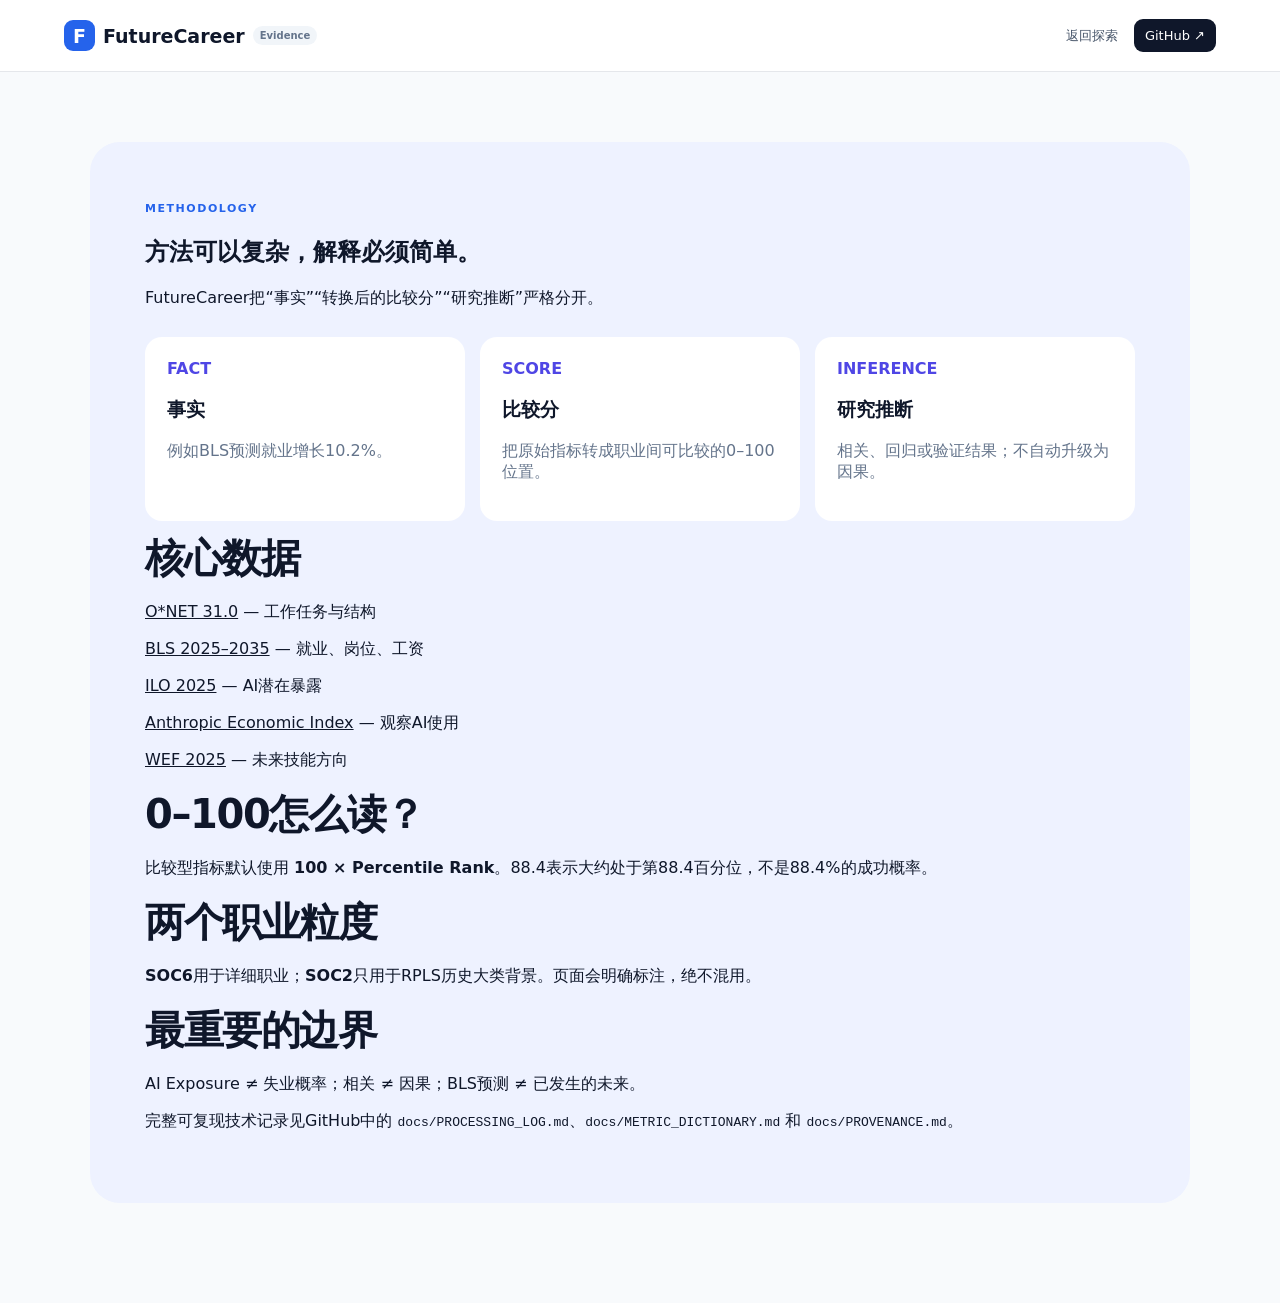
==== web/methodology.html @ df9873fa "Release FutureCareer Evidence v0.7.0 beta" ====
<!doctype html><html lang="zh-CN"><head><meta charset="utf-8"><meta name="viewport" content="width=device-width,initial-scale=1"><title>方法 · FutureCareer Evidence</title><link rel="stylesheet" href="style.css"></head>
<body><header><a class="logo" href="index.html"><span class="mark">F</span><span>FutureCareer</span><small>Evidence</small></a><nav><a href="index.html">返回探索</a><a class="github" href="https://github.com/zlznzyq/futurecareer-evidence">GitHub ↗</a></nav></header>
<main><section class="how" style="margin-top:70px"><span class="kicker">METHODOLOGY</span><h1>方法可以复杂，解释必须简单。</h1><p>FutureCareer把“事实”“转换后的比较分”“研究推断”严格分开。</p>
<div class="steps"><div><b>FACT</b><h3>事实</h3><p>例如BLS预测就业增长10.2%。</p></div><div><b>SCORE</b><h3>比较分</h3><p>把原始指标转成职业间可比较的0–100位置。</p></div><div><b>INFERENCE</b><h3>研究推断</h3><p>相关、回归或验证结果；不自动升级为因果。</p></div></div>
<h2>核心数据</h2><p><a href="https://www.onetcenter.org/database.html">O*NET 31.0</a> — 工作任务与结构</p><p><a href="https://www.bls.gov/emp/">BLS 2025–2035</a> — 就业、岗位、工资</p><p><a href="https://www.ilo.org/publications/generative-ai-and-jobs-refined-global-index-occupational-exposure">ILO 2025</a> — AI潜在暴露</p><p><a href="https://www.anthropic.com/economic-index">Anthropic Economic Index</a> — 观察AI使用</p><p><a href="https://www.weforum.org/publications/the-future-of-jobs-report-2025/">WEF 2025</a> — 未来技能方向</p>
<h2>0–100怎么读？</h2><p>比较型指标默认使用 <b>100 × Percentile Rank</b>。88.4表示大约处于第88.4百分位，不是88.4%的成功概率。</p>
<h2>两个职业粒度</h2><p><b>SOC6</b>用于详细职业；<b>SOC2</b>只用于RPLS历史大类背景。页面会明确标注，绝不混用。</p>
<h2>最重要的边界</h2><p>AI Exposure ≠ 失业概率；相关 ≠ 因果；BLS预测 ≠ 已发生的未来。</p>
<p>完整可复现技术记录见GitHub中的 <code>docs/PROCESSING_LOG.md</code>、<code>docs/METRIC_DICTIONARY.md</code> 和 <code>docs/PROVENANCE.md</code>。</p></section></main></body></html>
---- web/style.css ----
*{box-sizing:border-box}html{scroll-behavior:smooth}body{margin:0;background:#f8fafc;color:#0f172a;font-family:Inter,ui-sans-serif,system-ui,-apple-system,"Segoe UI",sans-serif}a{color:inherit}header{height:72px;padding:0 max(24px,5vw);display:flex;align-items:center;justify-content:space-between;background:rgba(255,255,255,.9);backdrop-filter:blur(18px);border-bottom:1px solid #e5e7eb;position:sticky;top:0;z-index:30}.logo{display:flex;align-items:center;gap:8px;text-decoration:none;font-weight:850;font-size:19px}.mark{display:grid;place-items:center;width:31px;height:31px;background:#2563eb;color:white;border-radius:9px}.logo small{font-size:10px;color:#64748b;padding:4px 7px;background:#f1f5f9;border-radius:999px}nav{display:flex;gap:5px;align-items:center}nav a{text-decoration:none;font-size:13px;color:#475569;padding:9px 11px;border-radius:9px}nav a:hover{background:#f1f5f9}.github{background:#0f172a!important;color:#fff!important}.hero{max-width:1200px;margin:auto;min-height:610px;padding:100px 28px 70px;display:grid;grid-template-columns:1.35fr .65fr;gap:72px;align-items:center}.kicker,.sectionIntro>span{font-size:11px;letter-spacing:.14em;font-weight:800;color:#2563eb}.hero h1{font-size:62px;line-height:1.04;letter-spacing:-.05em;margin:14px 0 22px}.hero h1 em{font-style:normal;background:linear-gradient(90deg,#2563eb,#7c3aed,#ea580c);-webkit-background-clip:text;color:transparent}.heroCopy>p{font-size:18px;line-height:1.75;color:#64748b;max-width:730px}.searchBox{position:relative;display:flex;align-items:center;gap:10px;margin-top:30px;background:#fff;border:1px solid #cbd5e1;border-radius:16px;padding:0 15px;box-shadow:0 16px 45px rgba(15,23,42,.08)}#search{border:0;outline:0;width:100%;padding:18px 0;font-size:16px;background:transparent}kbd{font-size:11px;background:#f1f5f9;border:1px solid #e2e8f0;padding:3px 7px;border-radius:6px;color:#64748b}#suggestions{position:absolute;left:0;right:0;top:64px;background:white;border-radius:14px;box-shadow:0 18px 50px rgba(15,23,42,.13);overflow:hidden;z-index:15}.suggestion{padding:13px 18px;border-top:1px solid #f1f5f9;cursor:pointer}.suggestion:hover{background:#f8fafc}.trustRow{display:flex;gap:28px;margin-top:25px;color:#64748b;font-size:12px}.trustRow b{color:#0f172a;font-size:16px}.heroPanel{background:#0f172a;color:#fff;padding:30px;border-radius:26px;box-shadow:0 30px 80px rgba(15,23,42,.2)}.panelTop{display:flex;justify-content:space-between;color:#94a3b8;font-size:11px}.heroEquation{display:grid;grid-template-columns:1fr auto 1fr;gap:14px;align-items:center;text-align:center;margin:42px 0}.heroEquation span{font-weight:750}.heroEquation strong{font-size:38px;color:#fbbf24}.heroPanel p{color:#cbd5e1;line-height:1.65;font-size:14px}.heroPanel a{color:#93c5fd;text-decoration:none;font-size:13px}.container{max-width:1160px;margin:0 auto 70px;padding:38px 28px}.careerhead{display:flex;justify-content:space-between;gap:22px}.careerhead h2{font-size:38px;letter-spacing:-.035em;margin:0}.zhTitle{display:block;font-size:15px;color:#64748b;margin-top:5px}.sub{color:#64748b;font-size:13px}.cei{background:#fff;border:1px solid #e2e8f0;border-radius:20px;padding:19px 23px;min-width:220px}.cei .num{font-size:42px;font-weight:850}.notice{margin:20px 0;padding:13px 16px;border-radius:12px;background:#fffbeb;border:1px solid #fde68a;font-size:13px}.plainSummary{background:#eff6ff;border:1px solid #bfdbfe;border-radius:18px;padding:20px;margin:18px 0}.plainSummary b{color:#1d4ed8}.grid{display:grid;grid-template-columns:repeat(3,1fr);gap:14px}.card{background:#fff;border:1px solid #e2e8f0;border-radius:18px;padding:19px}.card h3{font-size:13px;color:#64748b;margin:0 0 7px}.score{font-size:31px;font-weight:820}.scaleText{font-size:11px;color:#94a3b8;margin-top:3px}.bar{height:7px;background:#eef2f7;border-radius:99px;margin:12px 0}.bar i{display:block;height:100%;border-radius:99px;background:linear-gradient(90deg,#2563eb,#7c3aed)}.why{font-size:12px;color:#2563eb;font-weight:700;cursor:pointer}.sectiontitle{margin:32px 0 13px}.human{display:grid;grid-template-columns:repeat(5,1fr);gap:10px}.evidence{display:grid;grid-template-columns:repeat(4,1fr);gap:10px}.evidence .score{font-size:21px}.compareAdd{border:0;background:#0f172a;color:#fff;border-radius:10px;padding:10px 13px;margin-top:12px}.research{max-width:1160px;margin:70px auto;padding:60px 28px}.sectionIntro h2,.how h2{font-size:40px;letter-spacing:-.035em;margin:10px 0}.sectionIntro p{color:#64748b}.researchGrid{display:grid;grid-template-columns:repeat(3,1fr);gap:15px;margin-top:30px}.researchGrid article{background:#fff;border:1px solid #e2e8f0;border-radius:22px;padding:27px}.big{font-size:39px;font-weight:850;color:#2563eb}.researchGrid p{color:#64748b;line-height:1.6}.researchGrid small{color:#94a3b8}.how{max-width:1100px;margin:40px auto 100px;padding:55px;background:#eef2ff;border-radius:30px}.steps{display:grid;grid-template-columns:repeat(3,1fr);gap:15px;margin-top:28px}.steps div{background:#fff;padding:22px;border-radius:17px}.steps b{color:#4f46e5}.steps p{color:#64748b}.hidden{display:none!important}.modal{position:fixed;inset:0;background:rgba(15,23,42,.62);display:flex;align-items:center;justify-content:center;padding:20px;z-index:50}.modalbox{background:#fff;border-radius:20px;padding:28px;max-width:700px;width:100%;max-height:82vh;overflow:auto}.modalbox>button{float:right;border:0;border-radius:50%;width:34px;height:34px}.comparetable{width:100%;border-collapse:collapse;background:#fff}.comparetable th,.comparetable td{padding:13px;border-bottom:1px solid #e2e8f0;text-align:right}.comparetable th:first-child,.comparetable td:first-child{text-align:left}footer{padding:38px max(28px,5vw);border-top:1px solid #e2e8f0;display:flex;justify-content:space-between;color:#64748b}footer p{margin:4px 0;font-size:12px}footer a{margin-left:18px;text-decoration:none;font-size:13px}@media(max-width:850px){nav a:not(.github){display:none}.hero{grid-template-columns:1fr;padding-top:58px}.hero h1{font-size:43px}.heroPanel{display:none}.trustRow{gap:14px;flex-wrap:wrap}.grid{grid-template-columns:1fr 1fr}.human{grid-template-columns:1fr 1fr}.evidence{grid-template-columns:1fr 1fr}.researchGrid,.steps{grid-template-columns:1fr}.careerhead{display:block}.cei{margin-top:18px}.how{margin:20px;border-radius:22px}.sectionIntro h2,.how h2{font-size:32px}}
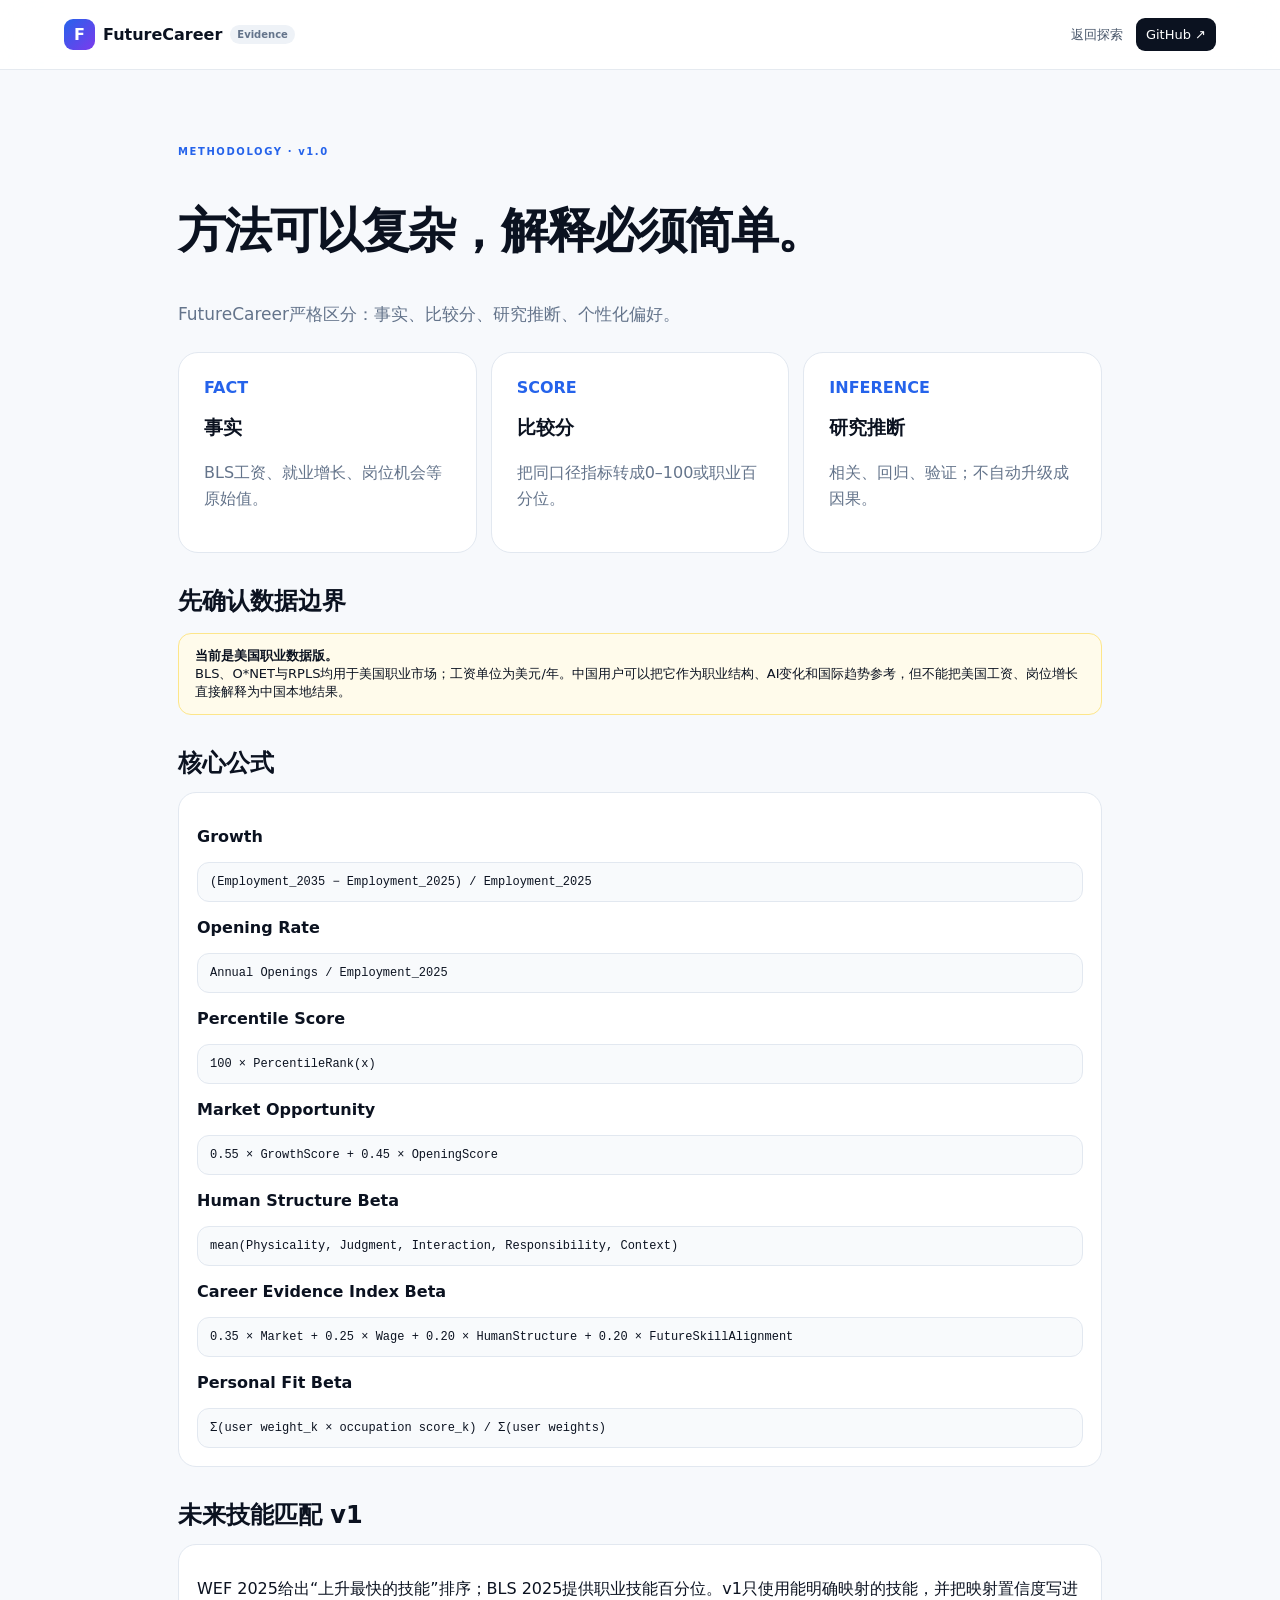
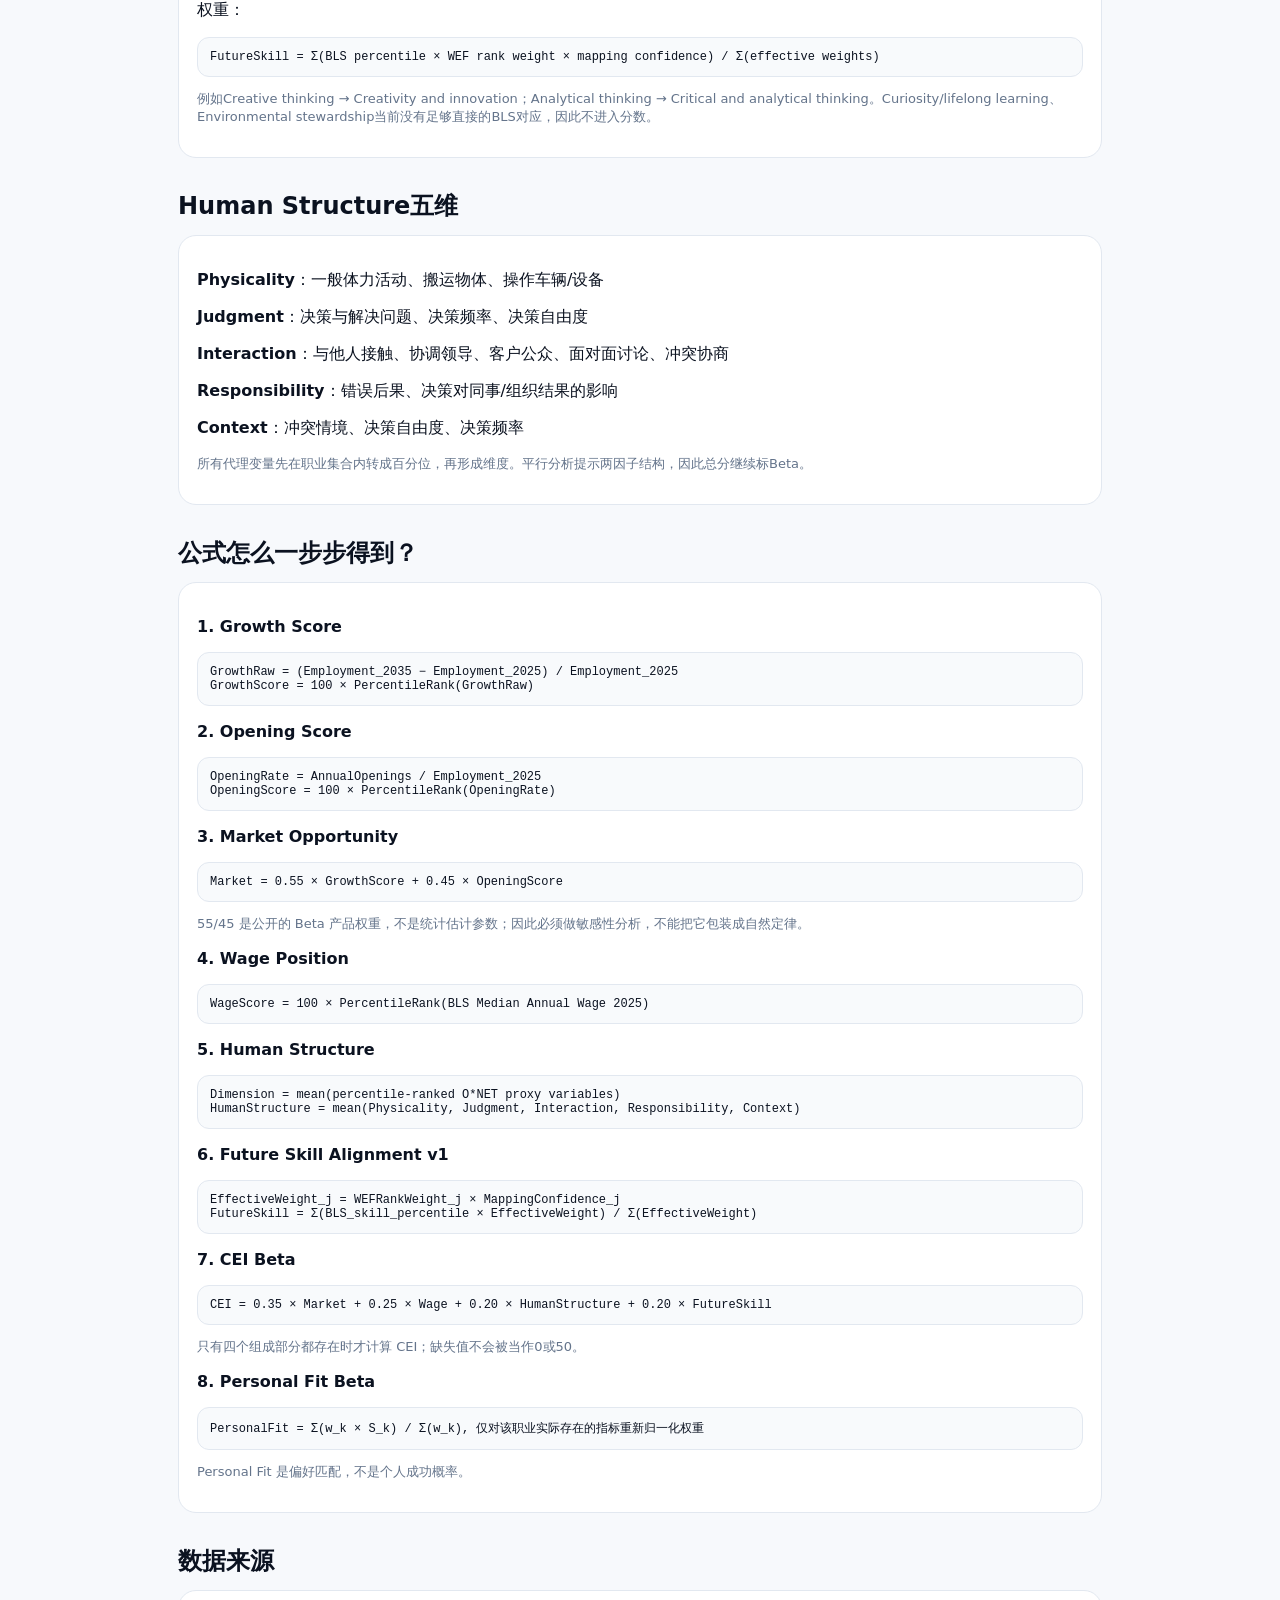
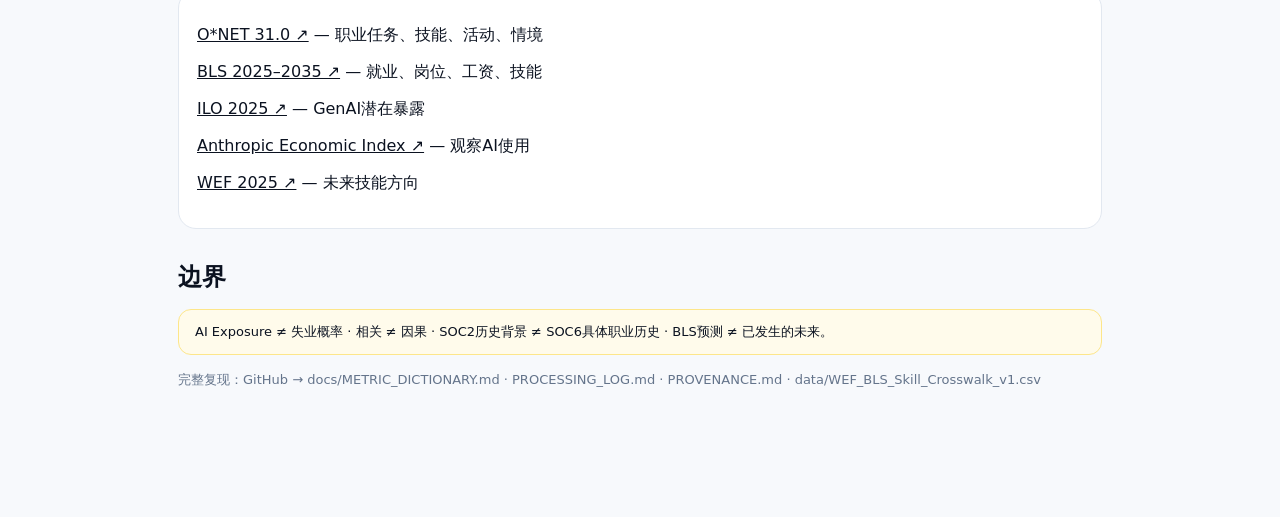
==== commit 315333a3: "Release FutureCareer Evidence v1.0.0 beta" ====
--- a/web/methodology.html
+++ b/web/methodology.html
@@ -1,9 +1,19 @@
-<!doctype html><html lang="zh-CN"><head><meta charset="utf-8"><meta name="viewport" content="width=device-width,initial-scale=1"><title>方法 · FutureCareer Evidence</title><link rel="stylesheet" href="style.css"></head>
-<body><header><a class="logo" href="index.html"><span class="mark">F</span><span>FutureCareer</span><small>Evidence</small></a><nav><a href="index.html">返回探索</a><a class="github" href="https://github.com/zlznzyq/futurecareer-evidence">GitHub ↗</a></nav></header>
-<main><section class="how" style="margin-top:70px"><span class="kicker">METHODOLOGY</span><h1>方法可以复杂，解释必须简单。</h1><p>FutureCareer把“事实”“转换后的比较分”“研究推断”严格分开。</p>
-<div class="steps"><div><b>FACT</b><h3>事实</h3><p>例如BLS预测就业增长10.2%。</p></div><div><b>SCORE</b><h3>比较分</h3><p>把原始指标转成职业间可比较的0–100位置。</p></div><div><b>INFERENCE</b><h3>研究推断</h3><p>相关、回归或验证结果；不自动升级为因果。</p></div></div>
-<h2>核心数据</h2><p><a href="https://www.onetcenter.org/database.html">O*NET 31.0</a> — 工作任务与结构</p><p><a href="https://www.bls.gov/emp/">BLS 2025–2035</a> — 就业、岗位、工资</p><p><a href="https://www.ilo.org/publications/generative-ai-and-jobs-refined-global-index-occupational-exposure">ILO 2025</a> — AI潜在暴露</p><p><a href="https://www.anthropic.com/economic-index">Anthropic Economic Index</a> — 观察AI使用</p><p><a href="https://www.weforum.org/publications/the-future-of-jobs-report-2025/">WEF 2025</a> — 未来技能方向</p>
-<h2>0–100怎么读？</h2><p>比较型指标默认使用 <b>100 × Percentile Rank</b>。88.4表示大约处于第88.4百分位，不是88.4%的成功概率。</p>
-<h2>两个职业粒度</h2><p><b>SOC6</b>用于详细职业；<b>SOC2</b>只用于RPLS历史大类背景。页面会明确标注，绝不混用。</p>
-<h2>最重要的边界</h2><p>AI Exposure ≠ 失业概率；相关 ≠ 因果；BLS预测 ≠ 已发生的未来。</p>
-<p>完整可复现技术记录见GitHub中的 <code>docs/PROCESSING_LOG.md</code>、<code>docs/METRIC_DICTIONARY.md</code> 和 <code>docs/PROVENANCE.md</code>。</p></section></main></body></html>+<!doctype html><html lang="zh-CN"><head><meta charset="utf-8"><meta name="viewport" content="width=device-width,initial-scale=1"><title>方法 · FutureCareer Evidence</title><link rel="stylesheet" href="style.css"></head><body>
+<header><a class="logo" href="index.html"><span class="mark">F</span><span>FutureCareer</span><small>Evidence</small></a><nav><a href="index.html">返回探索</a><a class="github" href="https://github.com/zlznzyq/futurecareer-evidence">GitHub ↗</a></nav></header>
+<main><section class="container" style="max-width:980px;padding-top:70px"><span class="eyebrow">METHODOLOGY · v1.0</span><h1 style="font-size:48px;letter-spacing:-.04em">方法可以复杂，解释必须简单。</h1><p class="sub" style="font-size:17px">FutureCareer严格区分：事实、比较分、研究推断、个性化偏好。</p>
+<div class="valueGrid"><article><b>FACT</b><h3>事实</h3><p>BLS工资、就业增长、岗位机会等原始值。</p></article><article><b>SCORE</b><h3>比较分</h3><p>把同口径指标转成0–100或职业百分位。</p></article><article><b>INFERENCE</b><h3>研究推断</h3><p>相关、回归、验证；不自动升级成因果。</p></article></div>
+<h2 class="sectionTitle" id="scope">先确认数据边界</h2><div class="notice"><b>当前是美国职业数据版。</b><br>BLS、O*NET与RPLS均用于美国职业市场；工资单位为美元/年。中国用户可以把它作为职业结构、AI变化和国际趋势参考，但不能把美国工资、岗位增长直接解释为中国本地结果。</div><h2 class="sectionTitle">核心公式</h2><div class="card"><p><b>Growth</b></p><div class="formula">(Employment_2035 − Employment_2025) / Employment_2025</div><p><b>Opening Rate</b></p><div class="formula">Annual Openings / Employment_2025</div><p><b>Percentile Score</b></p><div class="formula">100 × PercentileRank(x)</div><p><b>Market Opportunity</b></p><div class="formula">0.55 × GrowthScore + 0.45 × OpeningScore</div><p><b>Human Structure Beta</b></p><div class="formula">mean(Physicality, Judgment, Interaction, Responsibility, Context)</div><p><b>Career Evidence Index Beta</b></p><div class="formula">0.35 × Market + 0.25 × Wage + 0.20 × HumanStructure + 0.20 × FutureSkillAlignment</div><p><b>Personal Fit Beta</b></p><div class="formula">Σ(user weight_k × occupation score_k) / Σ(user weights)</div></div>
+<h2 class="sectionTitle">未来技能匹配 v1</h2><div class="card"><p>WEF 2025给出“上升最快的技能”排序；BLS 2025提供职业技能百分位。v1只使用能明确映射的技能，并把映射置信度写进权重：</p><div class="formula">FutureSkill = Σ(BLS percentile × WEF rank weight × mapping confidence) / Σ(effective weights)</div><p class="sub">例如Creative thinking → Creativity and innovation；Analytical thinking → Critical and analytical thinking。Curiosity/lifelong learning、Environmental stewardship当前没有足够直接的BLS对应，因此不进入分数。</p></div>
+<h2 class="sectionTitle">Human Structure五维</h2><div class="card"><p><b>Physicality</b>：一般体力活动、搬运物体、操作车辆/设备</p><p><b>Judgment</b>：决策与解决问题、决策频率、决策自由度</p><p><b>Interaction</b>：与他人接触、协调领导、客户公众、面对面讨论、冲突协商</p><p><b>Responsibility</b>：错误后果、决策对同事/组织结果的影响</p><p><b>Context</b>：冲突情境、决策自由度、决策频率</p><p class="sub">所有代理变量先在职业集合内转成百分位，再形成维度。平行分析提示两因子结构，因此总分继续标Beta。</p></div>
+<h2 class="sectionTitle">公式怎么一步步得到？</h2><div class="card">
+<p><b>1. Growth Score</b></p><div class="formula">GrowthRaw = (Employment_2035 − Employment_2025) / Employment_2025<br>GrowthScore = 100 × PercentileRank(GrowthRaw)</div>
+<p><b>2. Opening Score</b></p><div class="formula">OpeningRate = AnnualOpenings / Employment_2025<br>OpeningScore = 100 × PercentileRank(OpeningRate)</div>
+<p><b>3. Market Opportunity</b></p><div class="formula">Market = 0.55 × GrowthScore + 0.45 × OpeningScore</div><p class="sub">55/45 是公开的 Beta 产品权重，不是统计估计参数；因此必须做敏感性分析，不能把它包装成自然定律。</p>
+<p><b>4. Wage Position</b></p><div class="formula">WageScore = 100 × PercentileRank(BLS Median Annual Wage 2025)</div>
+<p><b>5. Human Structure</b></p><div class="formula">Dimension = mean(percentile-ranked O*NET proxy variables)<br>HumanStructure = mean(Physicality, Judgment, Interaction, Responsibility, Context)</div>
+<p><b>6. Future Skill Alignment v1</b></p><div class="formula">EffectiveWeight_j = WEFRankWeight_j × MappingConfidence_j<br>FutureSkill = Σ(BLS_skill_percentile × EffectiveWeight) / Σ(EffectiveWeight)</div>
+<p><b>7. CEI Beta</b></p><div class="formula">CEI = 0.35 × Market + 0.25 × Wage + 0.20 × HumanStructure + 0.20 × FutureSkill</div><p class="sub">只有四个组成部分都存在时才计算 CEI；缺失值不会被当作0或50。</p>
+<p><b>8. Personal Fit Beta</b></p><div class="formula">PersonalFit = Σ(w_k × S_k) / Σ(w_k), 仅对该职业实际存在的指标重新归一化权重</div><p class="sub">Personal Fit 是偏好匹配，不是个人成功概率。</p>
+</div><h2 class="sectionTitle">数据来源</h2><div class="card"><p><a href="https://www.onetcenter.org/database.html">O*NET 31.0 ↗</a> — 职业任务、技能、活动、情境</p><p><a href="https://www.bls.gov/emp/">BLS 2025–2035 ↗</a> — 就业、岗位、工资、技能</p><p><a href="https://www.ilo.org/publications/generative-ai-and-jobs-refined-global-index-occupational-exposure">ILO 2025 ↗</a> — GenAI潜在暴露</p><p><a href="https://www.anthropic.com/economic-index">Anthropic Economic Index ↗</a> — 观察AI使用</p><p><a href="https://www.weforum.org/publications/the-future-of-jobs-report-2025/">WEF 2025 ↗</a> — 未来技能方向</p></div>
+<h2 class="sectionTitle">边界</h2><div class="notice">AI Exposure ≠ 失业概率 · 相关 ≠ 因果 · SOC2历史背景 ≠ SOC6具体职业历史 · BLS预测 ≠ 已发生的未来。</div>
+<p class="sub">完整复现：GitHub → docs/METRIC_DICTIONARY.md · PROCESSING_LOG.md · PROVENANCE.md · data/WEF_BLS_Skill_Crosswalk_v1.csv</p></section></main></body></html>
--- a/web/style.css
+++ b/web/style.css
@@ -1 +1,3 @@
-*{box-sizing:border-box}html{scroll-behavior:smooth}body{margin:0;background:#f8fafc;color:#0f172a;font-family:Inter,ui-sans-serif,system-ui,-apple-system,"Segoe UI",sans-serif}a{color:inherit}header{height:72px;padding:0 max(24px,5vw);display:flex;align-items:center;justify-content:space-between;background:rgba(255,255,255,.9);backdrop-filter:blur(18px);border-bottom:1px solid #e5e7eb;position:sticky;top:0;z-index:30}.logo{display:flex;align-items:center;gap:8px;text-decoration:none;font-weight:850;font-size:19px}.mark{display:grid;place-items:center;width:31px;height:31px;background:#2563eb;color:white;border-radius:9px}.logo small{font-size:10px;color:#64748b;padding:4px 7px;background:#f1f5f9;border-radius:999px}nav{display:flex;gap:5px;align-items:center}nav a{text-decoration:none;font-size:13px;color:#475569;padding:9px 11px;border-radius:9px}nav a:hover{background:#f1f5f9}.github{background:#0f172a!important;color:#fff!important}.hero{max-width:1200px;margin:auto;min-height:610px;padding:100px 28px 70px;display:grid;grid-template-columns:1.35fr .65fr;gap:72px;align-items:center}.kicker,.sectionIntro>span{font-size:11px;letter-spacing:.14em;font-weight:800;color:#2563eb}.hero h1{font-size:62px;line-height:1.04;letter-spacing:-.05em;margin:14px 0 22px}.hero h1 em{font-style:normal;background:linear-gradient(90deg,#2563eb,#7c3aed,#ea580c);-webkit-background-clip:text;color:transparent}.heroCopy>p{font-size:18px;line-height:1.75;color:#64748b;max-width:730px}.searchBox{position:relative;display:flex;align-items:center;gap:10px;margin-top:30px;background:#fff;border:1px solid #cbd5e1;border-radius:16px;padding:0 15px;box-shadow:0 16px 45px rgba(15,23,42,.08)}#search{border:0;outline:0;width:100%;padding:18px 0;font-size:16px;background:transparent}kbd{font-size:11px;background:#f1f5f9;border:1px solid #e2e8f0;padding:3px 7px;border-radius:6px;color:#64748b}#suggestions{position:absolute;left:0;right:0;top:64px;background:white;border-radius:14px;box-shadow:0 18px 50px rgba(15,23,42,.13);overflow:hidden;z-index:15}.suggestion{padding:13px 18px;border-top:1px solid #f1f5f9;cursor:pointer}.suggestion:hover{background:#f8fafc}.trustRow{display:flex;gap:28px;margin-top:25px;color:#64748b;font-size:12px}.trustRow b{color:#0f172a;font-size:16px}.heroPanel{background:#0f172a;color:#fff;padding:30px;border-radius:26px;box-shadow:0 30px 80px rgba(15,23,42,.2)}.panelTop{display:flex;justify-content:space-between;color:#94a3b8;font-size:11px}.heroEquation{display:grid;grid-template-columns:1fr auto 1fr;gap:14px;align-items:center;text-align:center;margin:42px 0}.heroEquation span{font-weight:750}.heroEquation strong{font-size:38px;color:#fbbf24}.heroPanel p{color:#cbd5e1;line-height:1.65;font-size:14px}.heroPanel a{color:#93c5fd;text-decoration:none;font-size:13px}.container{max-width:1160px;margin:0 auto 70px;padding:38px 28px}.careerhead{display:flex;justify-content:space-between;gap:22px}.careerhead h2{font-size:38px;letter-spacing:-.035em;margin:0}.zhTitle{display:block;font-size:15px;color:#64748b;margin-top:5px}.sub{color:#64748b;font-size:13px}.cei{background:#fff;border:1px solid #e2e8f0;border-radius:20px;padding:19px 23px;min-width:220px}.cei .num{font-size:42px;font-weight:850}.notice{margin:20px 0;padding:13px 16px;border-radius:12px;background:#fffbeb;border:1px solid #fde68a;font-size:13px}.plainSummary{background:#eff6ff;border:1px solid #bfdbfe;border-radius:18px;padding:20px;margin:18px 0}.plainSummary b{color:#1d4ed8}.grid{display:grid;grid-template-columns:repeat(3,1fr);gap:14px}.card{background:#fff;border:1px solid #e2e8f0;border-radius:18px;padding:19px}.card h3{font-size:13px;color:#64748b;margin:0 0 7px}.score{font-size:31px;font-weight:820}.scaleText{font-size:11px;color:#94a3b8;margin-top:3px}.bar{height:7px;background:#eef2f7;border-radius:99px;margin:12px 0}.bar i{display:block;height:100%;border-radius:99px;background:linear-gradient(90deg,#2563eb,#7c3aed)}.why{font-size:12px;color:#2563eb;font-weight:700;cursor:pointer}.sectiontitle{margin:32px 0 13px}.human{display:grid;grid-template-columns:repeat(5,1fr);gap:10px}.evidence{display:grid;grid-template-columns:repeat(4,1fr);gap:10px}.evidence .score{font-size:21px}.compareAdd{border:0;background:#0f172a;color:#fff;border-radius:10px;padding:10px 13px;margin-top:12px}.research{max-width:1160px;margin:70px auto;padding:60px 28px}.sectionIntro h2,.how h2{font-size:40px;letter-spacing:-.035em;margin:10px 0}.sectionIntro p{color:#64748b}.researchGrid{display:grid;grid-template-columns:repeat(3,1fr);gap:15px;margin-top:30px}.researchGrid article{background:#fff;border:1px solid #e2e8f0;border-radius:22px;padding:27px}.big{font-size:39px;font-weight:850;color:#2563eb}.researchGrid p{color:#64748b;line-height:1.6}.researchGrid small{color:#94a3b8}.how{max-width:1100px;margin:40px auto 100px;padding:55px;background:#eef2ff;border-radius:30px}.steps{display:grid;grid-template-columns:repeat(3,1fr);gap:15px;margin-top:28px}.steps div{background:#fff;padding:22px;border-radius:17px}.steps b{color:#4f46e5}.steps p{color:#64748b}.hidden{display:none!important}.modal{position:fixed;inset:0;background:rgba(15,23,42,.62);display:flex;align-items:center;justify-content:center;padding:20px;z-index:50}.modalbox{background:#fff;border-radius:20px;padding:28px;max-width:700px;width:100%;max-height:82vh;overflow:auto}.modalbox>button{float:right;border:0;border-radius:50%;width:34px;height:34px}.comparetable{width:100%;border-collapse:collapse;background:#fff}.comparetable th,.comparetable td{padding:13px;border-bottom:1px solid #e2e8f0;text-align:right}.comparetable th:first-child,.comparetable td:first-child{text-align:left}footer{padding:38px max(28px,5vw);border-top:1px solid #e2e8f0;display:flex;justify-content:space-between;color:#64748b}footer p{margin:4px 0;font-size:12px}footer a{margin-left:18px;text-decoration:none;font-size:13px}@media(max-width:850px){nav a:not(.github){display:none}.hero{grid-template-columns:1fr;padding-top:58px}.hero h1{font-size:43px}.heroPanel{display:none}.trustRow{gap:14px;flex-wrap:wrap}.grid{grid-template-columns:1fr 1fr}.human{grid-template-columns:1fr 1fr}.evidence{grid-template-columns:1fr 1fr}.researchGrid,.steps{grid-template-columns:1fr}.careerhead{display:block}.cei{margin-top:18px}.how{margin:20px;border-radius:22px}.sectionIntro h2,.how h2{font-size:32px}}+*{box-sizing:border-box}html{scroll-behavior:smooth}body{margin:0;background:#f7f9fc;color:#0b1220;font-family:Inter,ui-sans-serif,system-ui,-apple-system,"Segoe UI","Microsoft YaHei",sans-serif}a{color:inherit}button,input{font:inherit}button{cursor:pointer}header{height:70px;padding:0 max(22px,5vw);display:flex;align-items:center;justify-content:space-between;background:rgba(255,255,255,.9);backdrop-filter:blur(18px);border-bottom:1px solid #e5eaf0;position:sticky;top:0;z-index:50}.logo{display:flex;align-items:center;gap:8px;text-decoration:none;font-weight:850}.mark{width:31px;height:31px;border-radius:9px;background:linear-gradient(135deg,#2563eb,#7c3aed);color:#fff;display:grid;place-items:center}.logo small{font-size:10px;color:#64748b;background:#eef2f7;padding:4px 7px;border-radius:99px}nav{display:flex;align-items:center;gap:3px}nav a,nav button{border:0;background:transparent;text-decoration:none;color:#475569;padding:9px 10px;border-radius:9px;font-size:13px}nav a:hover,nav button:hover{background:#eef2f7}.github{background:#0b1220!important;color:#fff!important}.hero{max-width:1200px;margin:auto;padding:88px 28px 72px;display:grid;grid-template-columns:1.35fr .65fr;gap:70px;align-items:center}.eyebrow{font-size:10px;letter-spacing:.16em;font-weight:850;color:#2563eb}.light{color:#93c5fd}.hero h1{font-size:62px;line-height:1.02;letter-spacing:-.05em;margin:14px 0 22px}.hero h1 em{font-style:normal;background:linear-gradient(90deg,#2563eb,#7c3aed,#ea580c);-webkit-background-clip:text;color:transparent}.heroCopy>p{font-size:18px;line-height:1.75;color:#64748b;max-width:760px}.search{position:relative;margin-top:28px;background:#fff;border:1px solid #cbd5e1;border-radius:16px;display:flex;align-items:center;gap:10px;padding:0 15px;box-shadow:0 16px 42px rgba(15,23,42,.08)}#search{width:100%;border:0;outline:0;padding:18px 0;background:transparent}kbd{font-size:10px;color:#64748b;border:1px solid #dbe2ea;background:#f8fafc;padding:3px 7px;border-radius:6px}#suggestions{position:absolute;top:63px;left:0;right:0;background:#fff;border-radius:14px;box-shadow:0 20px 55px rgba(15,23,42,.14);overflow:hidden;z-index:20}.suggestion{padding:13px 17px;border-top:1px solid #eef2f7;cursor:pointer}.suggestion:hover{background:#f8fafc}.heroActions{display:flex;gap:9px;margin-top:17px;flex-wrap:wrap}.heroActions button{border:1px solid #dbe2ea;background:#fff;padding:10px 14px;border-radius:10px;font-weight:750}.heroActions .primary{background:#0b1220;color:#fff;border-color:#0b1220}.proof{display:flex;gap:25px;margin-top:24px;color:#64748b;font-size:12px}.proof b{color:#0b1220;font-size:16px}.heroCard{background:#0b1220;color:#fff;padding:30px;border-radius:26px;box-shadow:0 30px 80px rgba(15,23,42,.18)}.flow{display:flex;align-items:center;justify-content:space-between;margin:34px 0;font-size:16px}.flow i{font-style:normal;color:#fbbf24}.heroCard p{color:#cbd5e1;line-height:1.65;font-size:14px}.heroCard a{color:#93c5fd;text-decoration:none;font-size:13px}.container{max-width:1160px;margin:0 auto 80px;padding:35px 28px}.careerHead{display:flex;justify-content:space-between;gap:20px;align-items:flex-start}.careerHead h2{font-size:40px;letter-spacing:-.04em;margin:0}.zhTitle{display:block;font-size:15px;color:#64748b;margin-top:5px}.sub{color:#64748b;font-size:13px}.actionRow{display:flex;gap:8px;flex-wrap:wrap;margin-top:13px}.actionRow button{border:1px solid #dbe2ea;background:#fff;padding:9px 12px;border-radius:10px;font-weight:750}.actionRow .primary{background:#0b1220;color:#fff}.cei{min-width:220px;background:linear-gradient(135deg,#fff,#f5f3ff);border:1px solid #ddd6fe;border-radius:20px;padding:20px 23px}.cei .num{font-size:43px;font-weight:900}.badge{display:inline-flex;padding:5px 8px;border-radius:99px;background:#eef2ff;color:#4338ca;font-size:11px;font-weight:800}.snapshot{display:grid;grid-template-columns:1.25fr repeat(3,1fr);gap:12px;margin:22px 0}.snapLead{background:#0b1220;color:#fff;border-radius:20px;padding:21px}.snapLead p{line-height:1.65}.snap{background:#fff;border:1px solid #e2e8f0;border-radius:18px;padding:18px}.snap label{font-size:12px;color:#64748b}.snap strong{font-size:22px;display:block;margin:6px 0}.meaning{font-size:11px;font-weight:800;color:#334155;background:#f1f5f9;padding:5px 8px;border-radius:99px;display:inline-flex}.notice{padding:13px 16px;border-radius:13px;background:#fffbeb;border:1px solid #fde68a;font-size:13px;margin:16px 0}.sectionTitle{margin:32px 0 13px}.grid{display:grid;grid-template-columns:repeat(3,1fr);gap:13px}.card{background:#fff;border:1px solid #e2e8f0;border-radius:18px;padding:18px}.card h3{font-size:13px;color:#64748b;margin:0 0 7px}.score{font-size:31px;font-weight:850}.bar{height:7px;background:#eef2f7;border-radius:99px;margin:12px 0}.bar i{display:block;height:100%;border-radius:99px;background:linear-gradient(90deg,#2563eb,#7c3aed)}.why{font-size:12px;color:#2563eb;font-weight:750;cursor:pointer}.human{display:grid;grid-template-columns:repeat(5,1fr);gap:10px}.facts{display:grid;grid-template-columns:repeat(4,1fr);gap:10px}.facts .score{font-size:21px}.soc2{background:#eff6ff;border:1px solid #bfdbfe;border-radius:18px;padding:18px}.valueSection{max-width:1160px;margin:40px auto 90px;padding:50px 28px}.sectionHead h2{font-size:40px;letter-spacing:-.04em;margin:10px 0}.sectionHead>span,.researchStrip span{font-size:10px;letter-spacing:.16em;color:#2563eb;font-weight:850}.sectionHead p{color:#64748b}.valueGrid{display:grid;grid-template-columns:repeat(3,1fr);gap:14px;margin-top:26px}.valueGrid article{background:#fff;border:1px solid #e2e8f0;border-radius:20px;padding:25px}.valueGrid b{color:#2563eb}.valueGrid p{color:#64748b;line-height:1.6}.researchStrip{max-width:1100px;margin:0 auto 100px;background:#eef2ff;border-radius:28px;padding:42px;display:flex;justify-content:space-between;align-items:end;gap:30px}.researchStrip h2{font-size:35px;margin:8px 0}.researchStrip p{color:#64748b}.researchStrip a{text-decoration:none;color:#4338ca;font-weight:750}.drawer{position:fixed;right:0;top:0;height:100vh;width:min(820px,96vw);background:#f7f9fc;z-index:90;padding:24px;overflow:auto;box-shadow:-20px 0 60px rgba(15,23,42,.2)}.overlay{position:fixed;inset:0;background:rgba(15,23,42,.5);z-index:80}.drawerHead{display:flex;justify-content:space-between;align-items:center;position:sticky;top:-24px;background:#f7f9fc;padding:18px 0;z-index:2}.drawerHead h2{margin:4px 0}.drawerHead button,.modalbox>button{border:0;width:36px;height:36px;border-radius:50%;background:#e2e8f0;font-size:20px}.compareCards{display:grid;grid-template-columns:repeat(3,1fr);gap:9px}.compareCareer{background:#fff;border:1px solid #e2e8f0;border-radius:15px;padding:14px}.compareTable{width:100%;border-collapse:separate;border-spacing:0 7px;margin-top:14px}.compareTable th,.compareTable td{background:#fff;padding:11px;text-align:center}.compareTable th:first-child,.compareTable td:first-child{text-align:left;font-weight:750}.winner{color:#166534;font-weight:900}.fitBox{background:#fff;border:1px solid #e2e8f0;border-radius:18px;padding:18px}.sliderRow{display:grid;grid-template-columns:150px 1fr 45px;gap:10px;align-items:center;margin:13px 0}.sliderRow input{width:100%}.fitResult{background:#0b1220;color:#fff;border-radius:18px;padding:20px;margin-top:12px}.fitNum{font-size:43px;font-weight:900}.savedItem{background:#fff;border:1px solid #e2e8f0;border-radius:14px;padding:14px;margin:8px 0;display:flex;justify-content:space-between;gap:10px}.watchNote{background:#eff6ff;border:1px solid #bfdbfe;border-radius:13px;padding:13px;color:#1e40af;font-size:13px}.empty{text-align:center;color:#64748b;padding:50px 20px}.modal{position:fixed;inset:0;background:rgba(15,23,42,.58);display:flex;align-items:center;justify-content:center;padding:20px;z-index:100}.modalbox{background:#fff;border-radius:20px;padding:28px;max-width:720px;width:100%;max-height:84vh;overflow:auto}.formula{background:#f8fafc;border:1px solid #e2e8f0;border-radius:12px;padding:12px;font-family:ui-monospace,Consolas,monospace;font-size:12px}.sourceLink{display:inline-block;margin-top:7px;color:#2563eb}.toast{position:fixed;bottom:25px;left:50%;transform:translateX(-50%);background:#0b1220;color:#fff;padding:11px 16px;border-radius:12px;z-index:120;box-shadow:0 12px 35px rgba(15,23,42,.2)}.hidden{display:none!important}footer{padding:38px max(28px,5vw);border-top:1px solid #e2e8f0;display:flex;justify-content:space-between;color:#64748b}footer p{font-size:12px}footer a{margin-left:15px;text-decoration:none;font-size:13px}@media(max-width:850px){nav a:not(.github),nav button:nth-of-type(n+2){display:none}.hero{grid-template-columns:1fr;padding-top:55px}.hero h1{font-size:43px}.heroCard{display:none}.snapshot{grid-template-columns:1fr 1fr}.grid{grid-template-columns:1fr 1fr}.human{grid-template-columns:1fr 1fr}.facts{grid-template-columns:1fr 1fr}.valueGrid{grid-template-columns:1fr}.careerHead{display:block}.cei{margin-top:16px}.researchStrip{margin:20px;display:block}.proof{flex-wrap:wrap}.compareCards{grid-template-columns:1fr}.sliderRow{grid-template-columns:110px 1fr 40px}}
+.scopeBar{display:flex;align-items:center;justify-content:center;gap:12px;padding:9px 18px;background:#fff7ed;border-bottom:1px solid #fed7aa;color:#7c2d12;font-size:12px;position:relative;z-index:20}.scopeBar span{color:#9a3412}.scopeBar a{font-weight:800;text-decoration:none;white-space:nowrap}.scopeBar a:hover{text-decoration:underline}
+@media(max-width:850px){.scopeBar{align-items:flex-start;justify-content:flex-start;flex-wrap:wrap;padding:9px 16px}.scopeBar span{flex:1 1 70%}}
